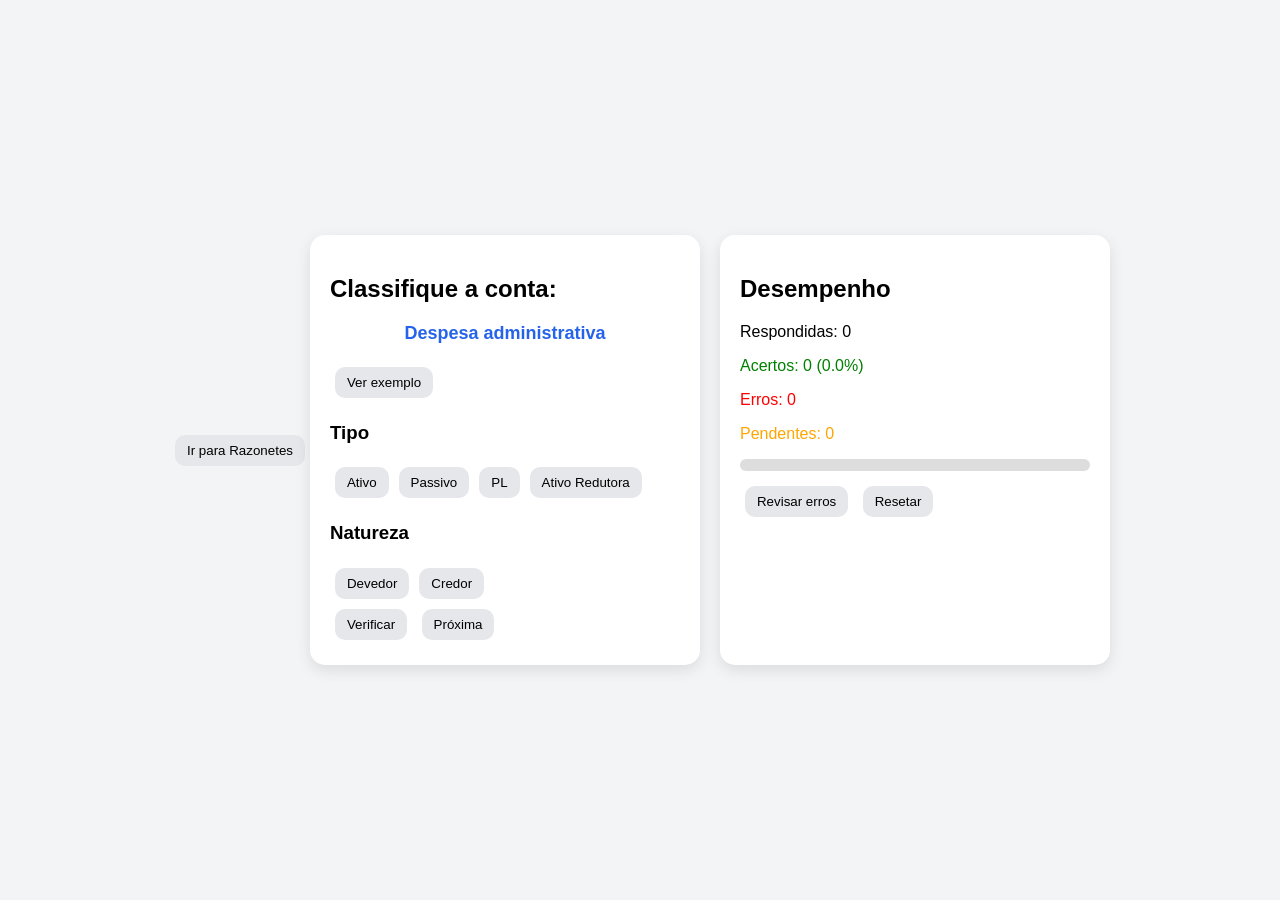
==== index.html @ b56064d5 "newpage" ====
<!DOCTYPE html>
<html lang="pt-br">
<head>
  <meta charset="UTF-8">
  <title>Treino CEBRASPE</title>
  <link rel="stylesheet" href="style.css">
  <script src="script.js" defer></script>
</head>
<body>
<a href="exercicio.html">
  <button>Ir para Razonetes</button>
</a>
<div class="container">

  <!-- QUIZ -->
  <div class="card">
    <h2>Classifique a conta:</h2>
    <p id="question" class="question"></p>

    <button onclick="toggleExample()">Ver exemplo</button>
    <div id="example" class="example" style="display:none;"></div>

    <h3>Tipo</h3>
    <div id="tipos"></div>

    <h3>Natureza</h3>
    <div id="naturezas"></div>

    <div class="actions">
      <button onclick="checkAnswer()">Verificar</button>
      <button onclick="nextQuestion()">Próxima</button>
    </div>

    <div id="result"></div>
  </div>

  <!-- ESTATÍSTICAS -->
  <div class="card stats">
    <h2>Desempenho</h2>

    <p id="statTotal"></p>
    <p id="statAcertos" class="green"></p>
    <p id="statErros" class="red"></p>
    <p id="statPendentes" class="yellow"></p>

    <div class="progress-bar">
      <div id="progress"></div>
    </div>

    <button onclick="reviewErrors()">Revisar erros</button>
    <button onclick="resetAll()">Resetar</button>
  </div>

</div>

</body>
</html>
---- style.css ----
body {
  font-family: Arial;
  background: #f3f4f6;
  margin: 0;
  height: 100vh;

  display: flex;
  justify-content: center;   /* centraliza horizontal */
  align-items: center;       /* centraliza vertical */
}

.container {
  display: flex;
  gap: 20px;
  flex-wrap: wrap; /* quebra no mobile */
  justify-content: center;
}

.card {
  background: white;
  padding: 20px;
  border-radius: 15px;
  width: 350px;
  box-shadow: 0 5px 15px rgba(0,0,0,0.1);
}

.question {
  font-size: 18px;
  font-weight: bold;
  color: #2563eb;
  text-align: center;
}

button {
  margin: 5px;
  padding: 8px 12px;
  border: none;
  border-radius: 10px;
  cursor: pointer;
  background: #e5e7eb;
}

button:hover {
  background: #d1d5db;
}

.selected {
  background: #2563eb;
  color: white;
}

.green { color: green; }
.red { color: red; }
.yellow { color: orange; }

.example {
  background: #fef9c3;
  padding: 10px;
  margin: 10px 0;
  border-radius: 10px;
}

.progress-bar {
  width: 100%;
  height: 12px;
  background: #ddd;
  border-radius: 10px;
  overflow: hidden;
  margin: 10px 0;
}

#progress {
  height: 100%;
  width: 0%;
  background: linear-gradient(90deg, #22c55e, #4ade80);
  transition: 0.3s;
}
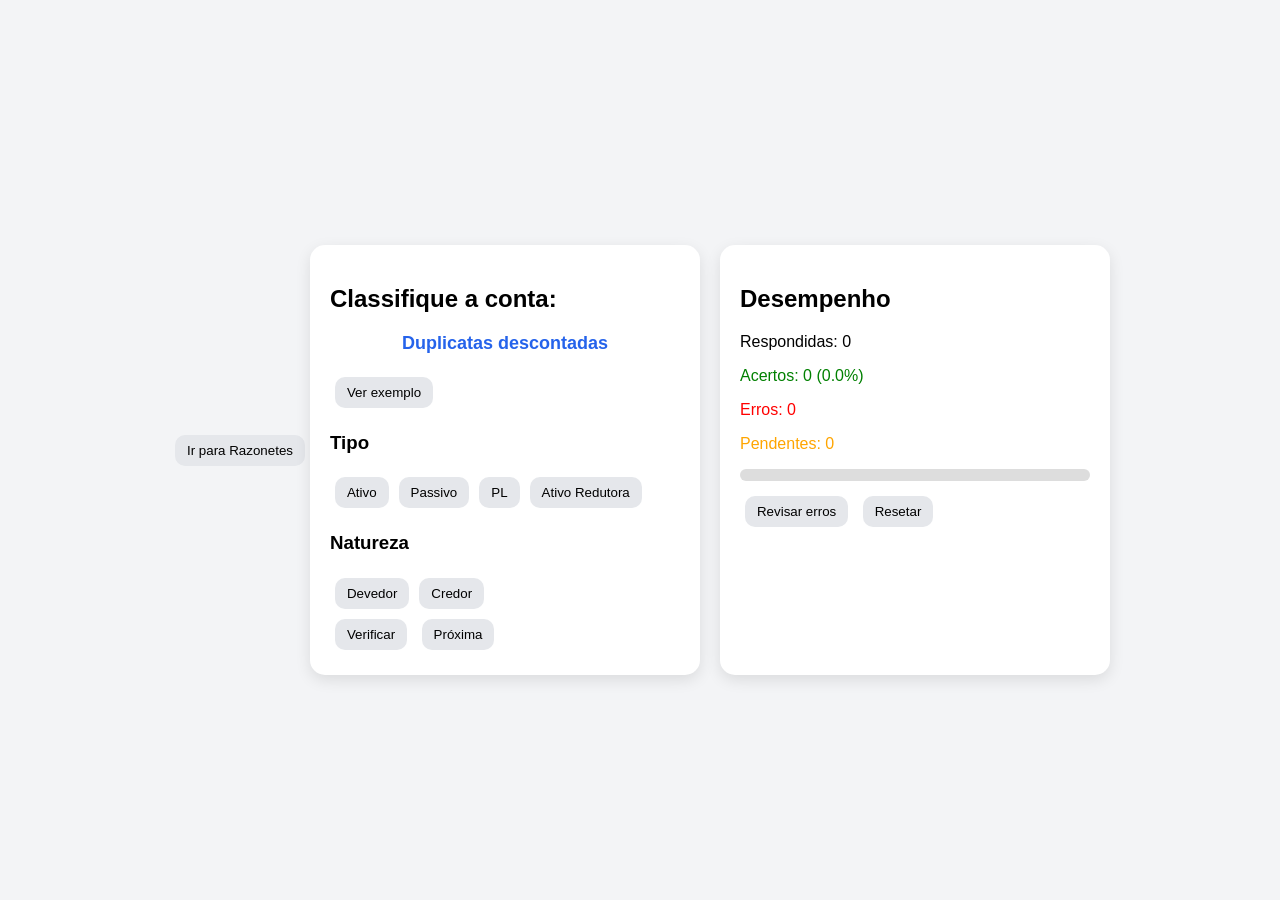
==== commit b268846e: "menu" ====
--- a/index.html
+++ b/index.html
@@ -7,9 +7,11 @@
   <script src="script.js" defer></script>
 </head>
 <body>
+
 <a href="exercicio.html">
   <button>Ir para Razonetes</button>
 </a>
+
 <div class="container">
 
   <!-- QUIZ -->
--- a/style.css
+++ b/style.css
@@ -8,7 +8,44 @@
   justify-content: center;   /* centraliza horizontal */
   align-items: center;       /* centraliza vertical */
 }
+.menu {
+      position: fixed;
+      top: 0;
+      width: 100%;
+      background: #222;
+      padding: 10px;
+      display: flex;
+      justify-content: center;
+      z-index: 1000;
+    }
 
+    .menu a button {
+      background: #4CAF50;
+      color: white;
+      border: none;
+      padding: 10px 20px;
+      cursor: pointer;
+      font-size: 16px;
+      border-radius: 5px;
+    }
+
+    .menu a button:hover {
+      background: #45a049;
+    }
+
+    /* ESPAÇO PARA NÃO FICAR ESCONDIDO ATRÁS DO MENU */
+    .conteudo {
+      margin-top: 70px;
+    }
+
+    .container { display: flex; justify-content: space-around; margin-top: 20px; }
+    .razonete { border: 2px solid black; width: 250px; padding: 10px; }
+    table { width: 100%; }
+    td { border: 1px solid #000; height: 30px; }
+    input { width: 90%; border: none; text-align: center; }
+    button { margin-top: 20px; padding: 10px; }
+    .dados { margin-top: 20px; }
+    
 .container {
   display: flex;
   gap: 20px;
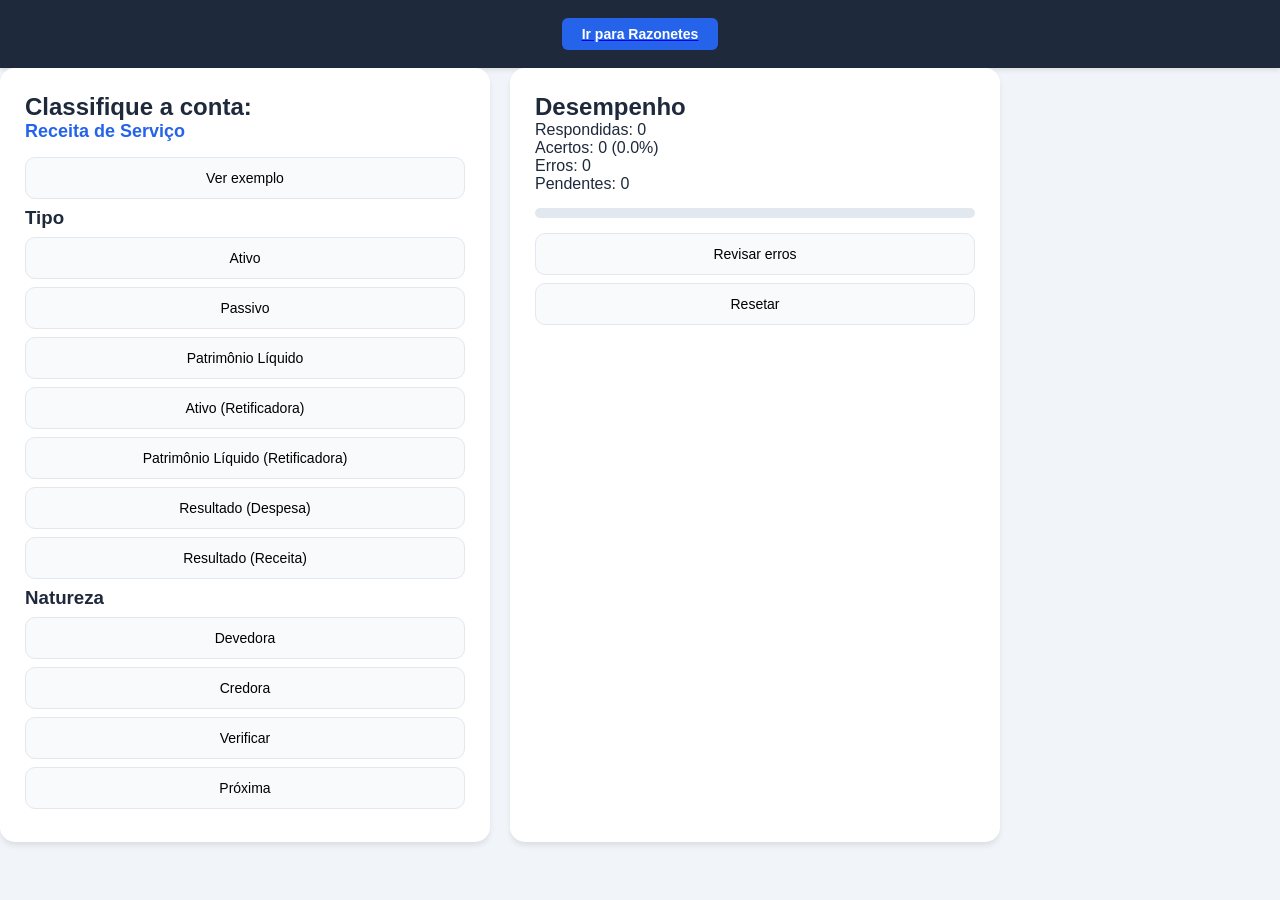
==== commit 5291e08d: "nicechanges" ====
--- a/index.html
+++ b/index.html
@@ -8,9 +8,11 @@
 </head>
 <body>
 
-<a href="exercicio.html">
+<div class="menu">
+  <a href="exercicio.html">
   <button>Ir para Razonetes</button>
 </a>
+</div>
 
 <div class="container">
 
--- a/style.css
+++ b/style.css
@@ -1,114 +1,127 @@
-body {
-  font-family: Arial;
-  background: #f3f4f6;
-  margin: 0;
-  height: 100vh;
-
-  display: flex;
-  justify-content: center;   /* centraliza horizontal */
-  align-items: center;       /* centraliza vertical */
-}
-.menu {
-      position: fixed;
-      top: 0;
-      width: 100%;
-      background: #222;
-      padding: 10px;
-      display: flex;
-      justify-content: center;
-      z-index: 1000;
-    }
-
-    .menu a button {
-      background: #4CAF50;
-      color: white;
-      border: none;
-      padding: 10px 20px;
-      cursor: pointer;
-      font-size: 16px;
-      border-radius: 5px;
-    }
-
-    .menu a button:hover {
-      background: #45a049;
-    }
-
-    /* ESPAÇO PARA NÃO FICAR ESCONDIDO ATRÁS DO MENU */
-    .conteudo {
-      margin-top: 70px;
-    }
-
-    .container { display: flex; justify-content: space-around; margin-top: 20px; }
-    .razonete { border: 2px solid black; width: 250px; padding: 10px; }
-    table { width: 100%; }
-    td { border: 1px solid #000; height: 30px; }
-    input { width: 90%; border: none; text-align: center; }
-    button { margin-top: 20px; padding: 10px; }
-    .dados { margin-top: 20px; }
-    
-.container {
-  display: flex;
-  gap: 20px;
-  flex-wrap: wrap; /* quebra no mobile */
-  justify-content: center;
+:root {
+    --primary: #2563eb;
+    --bg-body: #f1f5f9;
+    --text-main: #1e293b;
+    --shadow: 0 4px 6px -1px rgba(0, 0, 0, 0.1);
 }
 
-.card {
-  background: white;
-  padding: 20px;
-  border-radius: 15px;
-  width: 350px;
-  box-shadow: 0 5px 15px rgba(0,0,0,0.1);
+* {
+    box-sizing: border-box;
+    margin: 0;
+    padding: 0;
 }
 
+/* 1. SOLUÇÃO DEFINITIVA: BODY COMO FLEX CONTAINER */
+body {
+    font-family: 'Segoe UI', sans-serif;
+    background-color: var(--bg-body);
+    color: var(--text-main);
+    
+    display: flex;
+    flex-direction: column; /* Empilha Menu e Conteúdo verticalmente */
+    height: 100vh;         /* Força o body a ter a altura da tela inteira */
+    overflow: hidden;      /* Impede que o corpo todo role (opcional) */
+}
+
+/* 2. MENU RELATIVO (ELE OCUPA O ESPAÇO DELE) */
+.menu {
+    width: 100%;
+    background: #1e293b;
+    padding: 10px;
+    display: flex;
+    justify-content: center;
+    align-items: center;
+    box-shadow: 0 2px 5px rgba(0,0,0,0.1);
+    flex-shrink: 0; /* Impede o menu de "encolher" */
+}
+
+.menu a button {
+    background: var(--primary);
+    color: white;
+    padding: 8px 20px;
+    border-radius: 6px;
+    border: none;
+    cursor: pointer;
+    font-weight: bold;
+}
+
+/* 3. CONTEÚDO OCUPA O ESPAÇO RESTANTE */
+.conteudo {
+    flex-grow: 1;         /* Manda o conteúdo ocupar 100% do que sobrou abaixo do menu */
+    display: flex;
+    justify-content: center;
+    align-items: center;  /* Centraliza os boxes verticalmente no espaço que sobrou */
+    overflow-y: auto;     /* Se o conteúdo for maior que a tela, ele rola aqui dentro */
+    padding: 20px;
+}
+
+/* 4. OS DOIS BOXES CENTRALIZADOS */
+.container {
+    display: flex;
+    flex-direction: row;
+    gap: 20px;
+    width: 95%;
+    max-width: 1000px;
+    justify-content: center;
+}
+
+.card, .dados {
+    background: white;
+    padding: 25px;
+    border-radius: 15px;
+    box-shadow: var(--shadow);
+    flex: 1; /* Mantém os dois com o mesmo tamanho */
+    min-width: 280px;
+}
+
+/* Ajustes visuais finos */
 .question {
-  font-size: 18px;
-  font-weight: bold;
-  color: #2563eb;
-  text-align: center;
+    font-size: 18px;
+    font-weight: 700;
+    margin-bottom: 15px;
+    color: var(--primary);
 }
 
 button {
-  margin: 5px;
-  padding: 8px 12px;
-  border: none;
-  border-radius: 10px;
-  cursor: pointer;
-  background: #e5e7eb;
+    display: block;
+    width: 100%;
+    margin: 8px 0;
+    padding: 12px;
+    border: 1px solid #e2e8f0;
+    border-radius: 10px;
+    cursor: pointer;
+    background: #f8fafc;
+    font-size: 14px;
 }
 
 button:hover {
-  background: #d1d5db;
+    background: #f1f5f9;
+    border-color: var(--primary);
 }
 
 .selected {
-  background: #2563eb;
-  color: white;
-}
-
-.green { color: green; }
-.red { color: red; }
-.yellow { color: orange; }
-
-.example {
-  background: #fef9c3;
-  padding: 10px;
-  margin: 10px 0;
-  border-radius: 10px;
+    background: var(--primary) !important;
+    color: white;
 }
 
 .progress-bar {
-  width: 100%;
-  height: 12px;
-  background: #ddd;
-  border-radius: 10px;
-  overflow: hidden;
-  margin: 10px 0;
+    width: 100%;
+    height: 10px;
+    background: #e2e8f0;
+    border-radius: 10px;
+    margin: 15px 0;
 }
 
 #progress {
-  height: 100%;
-  width: 0%;
-  background: linear-gradient(90deg, #22c55e, #4ade80);
-  transition: 0.3s;
+    height: 100%;
+    background: var(--primary);
+    width: 0%;
+}
+
+/* 5. RESPONSIVIDADE */
+@media (max-width: 800px) {
+    .container {
+        flex-direction: column;
+        align-items: center;
+    }
 }
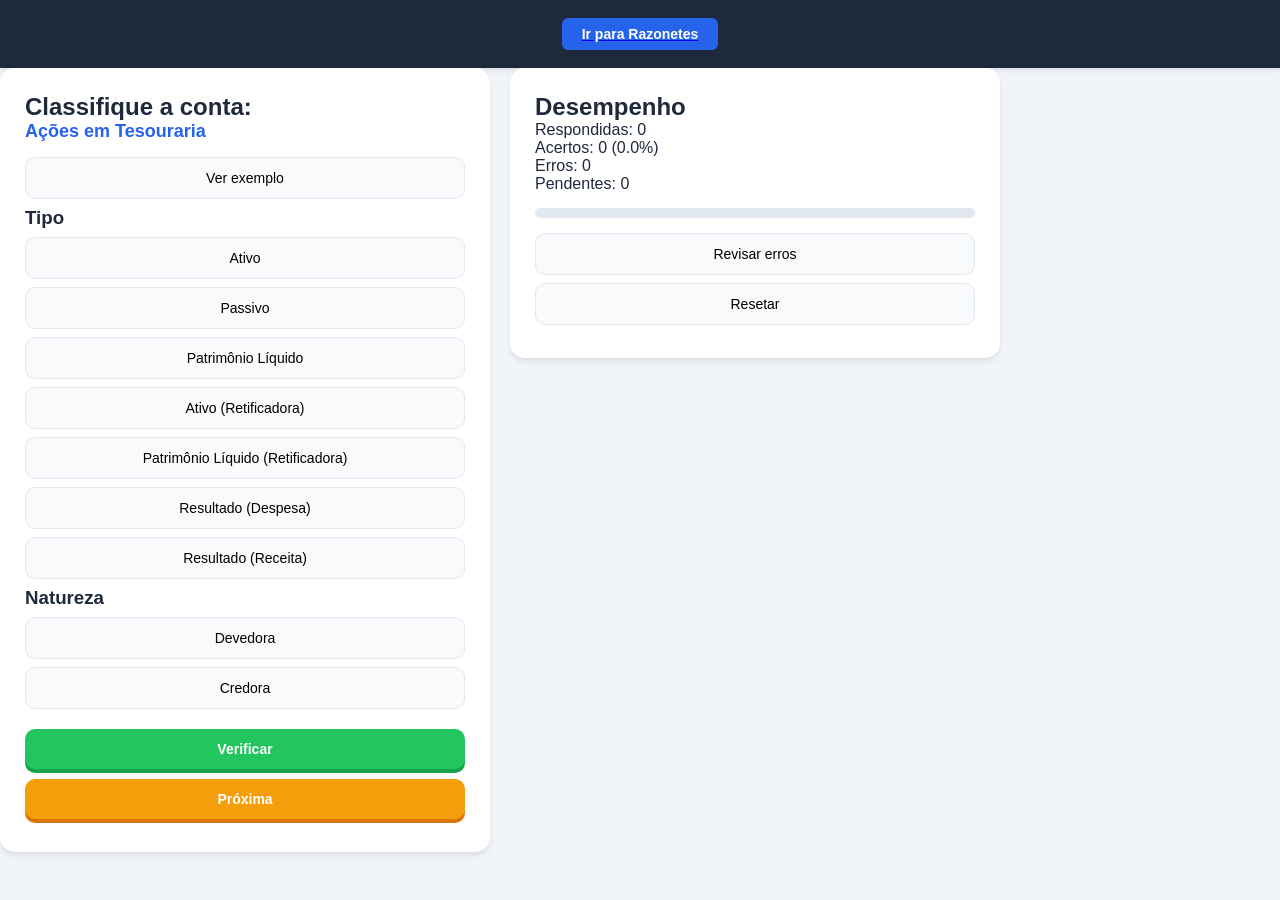
==== commit 4b812397: "ea" ====
--- a/index.html
+++ b/index.html
@@ -30,10 +30,10 @@
     <h3>Natureza</h3>
     <div id="naturezas"></div>
 
-    <div class="actions">
-      <button onclick="checkAnswer()">Verificar</button>
-      <button onclick="nextQuestion()">Próxima</button>
-    </div>
+<div class="actions">
+  <button id="btn-verificar" onclick="checkAnswer()">Verificar</button>
+  <button id="btn-proxima" onclick="nextQuestion()">Próxima</button>
+</div>
 
     <div id="result"></div>
   </div>
--- a/style.css
+++ b/style.css
@@ -11,19 +11,19 @@
     padding: 0;
 }
 
-/* 1. SOLUÇÃO DEFINITIVA: BODY COMO FLEX CONTAINER */
+/* 1. ESTRUTURA DO BODY */
 body {
     font-family: 'Segoe UI', sans-serif;
     background-color: var(--bg-body);
     color: var(--text-main);
     
     display: flex;
-    flex-direction: column; /* Empilha Menu e Conteúdo verticalmente */
-    height: 100vh;         /* Força o body a ter a altura da tela inteira */
-    overflow: hidden;      /* Impede que o corpo todo role (opcional) */
+    flex-direction: column; 
+    height: 100vh;         
+    overflow: hidden;      /* Mantém a janela principal fixa */
 }
 
-/* 2. MENU RELATIVO (ELE OCUPA O ESPAÇO DELE) */
+/* 2. MENU (ESPAÇO FIXO NO TOPO) */
 .menu {
     width: 100%;
     background: #1e293b;
@@ -32,7 +32,7 @@
     justify-content: center;
     align-items: center;
     box-shadow: 0 2px 5px rgba(0,0,0,0.1);
-    flex-shrink: 0; /* Impede o menu de "encolher" */
+    flex-shrink: 0; 
 }
 
 .menu a button {
@@ -45,17 +45,19 @@
     font-weight: bold;
 }
 
-/* 3. CONTEÚDO OCUPA O ESPAÇO RESTANTE */
+/* 3. CONTEÚDO (AJUSTADO PARA NÃO SUMIR NA BARRA DE TAREFAS) */
 .conteudo {
-    flex-grow: 1;         /* Manda o conteúdo ocupar 100% do que sobrou abaixo do menu */
+    flex-grow: 1;         
     display: flex;
     justify-content: center;
-    align-items: center;  /* Centraliza os boxes verticalmente no espaço que sobrou */
-    overflow-y: auto;     /* Se o conteúdo for maior que a tela, ele rola aqui dentro */
-    padding: 20px;
+    /* Alinha no topo para que o scroll funcione corretamente de cima para baixo */
+    align-items: flex-start;  
+    overflow-y: auto;     
+    /* Padding-top para respiro e padding-bottom para não colar na barra de tarefas */
+    padding: 30px 20px 80px 20px; 
 }
 
-/* 4. OS DOIS BOXES CENTRALIZADOS */
+/* 4. OS DOIS BOXES */
 .container {
     display: flex;
     flex-direction: row;
@@ -63,6 +65,8 @@
     width: 95%;
     max-width: 1000px;
     justify-content: center;
+    /* Garante que o container não fique "achatado" */
+    min-height: min-content; 
 }
 
 .card, .dados {
@@ -70,8 +74,9 @@
     padding: 25px;
     border-radius: 15px;
     box-shadow: var(--shadow);
-    flex: 1; /* Mantém os dois com o mesmo tamanho */
+    flex: 1; 
     min-width: 280px;
+    height: fit-content; /* O box cresce conforme o texto da resposta */
 }
 
 /* Ajustes visuais finos */
@@ -92,6 +97,7 @@
     cursor: pointer;
     background: #f8fafc;
     font-size: 14px;
+    transition: all 0.2s;
 }
 
 button:hover {
@@ -104,6 +110,47 @@
     color: white;
 }
 
+/* BOTÃO VERIFICAR */
+#btn-verificar {
+    background-color: #22c55e;
+    color: white;
+    font-weight: bold;
+    border: none;
+    margin-top: 20px;
+    text-align: center;
+    box-shadow: 0 4px 0 #16a34a;
+}
+
+#btn-verificar:hover {
+    background-color: #16a34a;
+    transform: translateY(2px);
+    box-shadow: 0 2px 0 #16a34a;
+}
+
+/* BOTÃO PRÓXIMA */
+#btn-proxima {
+    background-color: #f59e0b;
+    color: white;
+    font-weight: bold;
+    border: none;
+    margin-top: 10px;
+    text-align: center;
+    box-shadow: 0 4px 0 #d97706;
+}
+
+#btn-proxima:hover {
+    background-color: #d97706;
+    transform: translateY(2px);
+    box-shadow: 0 2px 0 #d97706;
+}
+
+button:disabled {
+    background-color: #cbd5e1 !important;
+    box-shadow: none !important;
+    cursor: not-allowed;
+    transform: none !important;
+}
+
 .progress-bar {
     width: 100%;
     height: 10px;
@@ -114,8 +161,9 @@
 
 #progress {
     height: 100%;
-    background: var(--primary);
+    background: #22c55e; /* Mudei para verde para combinar com acertos */
     width: 0%;
+    transition: width 0.3s ease;
 }
 
 /* 5. RESPONSIVIDADE */
@@ -124,4 +172,7 @@
         flex-direction: column;
         align-items: center;
     }
+    .conteudo {
+        padding-bottom: 40px;
+    }
 }
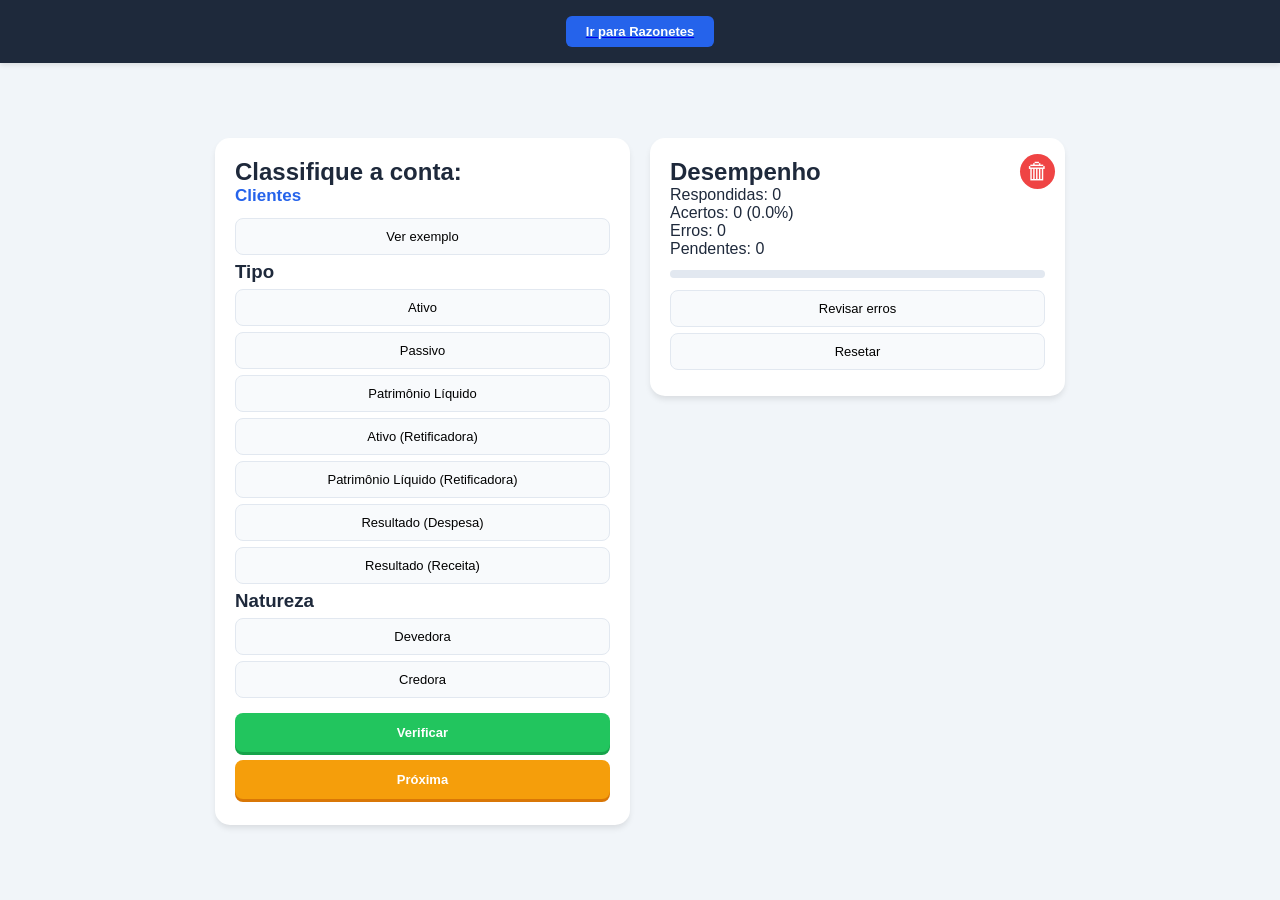
==== commit b31cec57: "ae" ====
--- a/index.html
+++ b/index.html
@@ -32,29 +32,29 @@
 
 <div class="actions">
   <button id="btn-verificar" onclick="checkAnswer()">Verificar</button>
-  <button id="btn-proxima" onclick="nextQuestion()">Próxima</button>
+  <button id="btn-proxima-quiz" onclick="nextQuestion()">Próxima</button>
 </div>
 
     <div id="result"></div>
   </div>
 
-  <!-- ESTATÍSTICAS -->
-  <div class="card stats">
-    <h2>Desempenho</h2>
+<div class="card stats">
 
-    <p id="statTotal"></p>
-    <p id="statAcertos" class="green"></p>
-    <p id="statErros" class="red"></p>
-    <p id="statPendentes" class="yellow"></p>
+  <button class="btn-clear" onclick="clearProgress()">🗑</button>
 
-    <div class="progress-bar">
-      <div id="progress"></div>
-    </div>
+  <h2>Desempenho</h2>
 
-    <button onclick="reviewErrors()">Revisar erros</button>
-    <button onclick="resetAll()">Resetar</button>
+  <p id="statTotal"></p>
+  <p id="statAcertos" class="green"></p>
+  <p id="statErros" class="red"></p>
+  <p id="statPendentes" class="yellow"></p>
+
+  <div class="progress-bar">
+    <div id="progress"></div>
   </div>
 
+  <button onclick="reviewErrors()">Revisar erros</button>
+  <button onclick="resetAll()">Resetar</button>
 </div>
 
 </body>
--- a/style.css
+++ b/style.css
@@ -16,14 +16,13 @@
     font-family: 'Segoe UI', sans-serif;
     background-color: var(--bg-body);
     color: var(--text-main);
-    
-    display: flex;
-    flex-direction: column; 
-    height: 100vh;         
-    overflow: hidden;      /* Mantém a janela principal fixa */
-}
-
-/* 2. MENU (ESPAÇO FIXO NO TOPO) */
+    display: flex;
+    flex-direction: column;
+    height: 100vh;
+    overflow: hidden;
+}
+
+/* 2. MENU NO TOPO */
 .menu {
     width: 100%;
     background: #1e293b;
@@ -32,7 +31,7 @@
     justify-content: center;
     align-items: center;
     box-shadow: 0 2px 5px rgba(0,0,0,0.1);
-    flex-shrink: 0; 
+    flex-shrink: 0;
 }
 
 .menu a button {
@@ -45,58 +44,91 @@
     font-weight: bold;
 }
 
-/* 3. CONTEÚDO (AJUSTADO PARA NÃO SUMIR NA BARRA DE TAREFAS) */
+/* 3. ÁREA DE CONTEÚDO CENTRALIZADA */
 .conteudo {
-    flex-grow: 1;         
-    display: flex;
-    justify-content: center;
-    /* Alinha no topo para que o scroll funcione corretamente de cima para baixo */
-    align-items: flex-start;  
-    overflow-y: auto;     
-    /* Padding-top para respiro e padding-bottom para não colar na barra de tarefas */
-    padding: 30px 20px 80px 20px; 
-}
-
-/* 4. OS DOIS BOXES */
+    flex-grow: 1;
+    display: flex;
+    justify-content: center;
+    align-items: center;
+    overflow-y: auto;
+    padding: 20px;
+}
+
+/* 4. CONTAINER DAS BOXES */
 .container {
     display: flex;
     flex-direction: row;
     gap: 20px;
     width: 95%;
-    max-width: 1000px;
-    justify-content: center;
-    /* Garante que o container não fique "achatado" */
-    min-height: min-content; 
-}
-
+    max-width: 850px;
+    justify-content: center;
+    align-items: stretch;
+    margin: auto;
+}
+
+/* 5. BOXES */
 .card, .dados {
     background: white;
-    padding: 25px;
+    padding: 20px;
     border-radius: 15px;
     box-shadow: var(--shadow);
     flex: 1; 
     min-width: 280px;
-    height: fit-content; /* O box cresce conforme o texto da resposta */
-}
-
-/* Ajustes visuais finos */
+    height: fit-content;
+}
+
+/* 🔥 IMPORTANTE: permite posicionamento do botão */
+.stats {
+    position: relative;
+}
+
+/* 🗑 BOTÃO LIMPAR PROGRESSO */
+.btn-clear {
+    position: absolute;
+    top: 10px;
+    right: 10px;
+
+    background: #ef4444;
+    color: white;
+    border: none;
+
+    width: 35px;
+    height: 35px;
+
+    border-radius: 50%;
+    cursor: pointer;
+
+    font-size: 23px;
+    display: flex;
+    align-items: center;
+    justify-content: center;
+
+    transition: 0.2s;
+}
+
+.btn-clear:hover {
+    background: #dc2626;
+    transform: scale(1.1);
+}
+
+/* Tipografia */
 .question {
-    font-size: 18px;
+    font-size: 17px;
     font-weight: 700;
-    margin-bottom: 15px;
+    margin-bottom: 12px;
     color: var(--primary);
 }
 
 button {
     display: block;
     width: 100%;
-    margin: 8px 0;
-    padding: 12px;
+    margin: 6px 0;
+    padding: 10px;
     border: 1px solid #e2e8f0;
-    border-radius: 10px;
+    border-radius: 8px;
     cursor: pointer;
     background: #f8fafc;
-    font-size: 14px;
+    font-size: 13px;
     transition: all 0.2s;
 }
 
@@ -110,69 +142,83 @@
     color: white;
 }
 
-/* BOTÃO VERIFICAR */
+/* 6. BOTÕES DE AÇÃO */
 #btn-verificar {
     background-color: #22c55e;
     color: white;
     font-weight: bold;
     border: none;
-    margin-top: 20px;
+    margin-top: 15px;
+    padding: 12px;
     text-align: center;
-    box-shadow: 0 4px 0 #16a34a;
+    box-shadow: 0 3px 0 #16a34a;
 }
 
 #btn-verificar:hover {
     background-color: #16a34a;
     transform: translateY(2px);
-    box-shadow: 0 2px 0 #16a34a;
-}
-
-/* BOTÃO PRÓXIMA */
-#btn-proxima {
+    box-shadow: 0 1px 0 #16a34a;
+}
+
+#btn-proxima-quiz {
     background-color: #f59e0b;
     color: white;
     font-weight: bold;
     border: none;
-    margin-top: 10px;
+    margin-top: 8px;
+    padding: 12px;
     text-align: center;
-    box-shadow: 0 4px 0 #d97706;
-}
-
-#btn-proxima:hover {
+    box-shadow: 0 3px 0 #d97706;
+}
+
+#btn-proxima-quiz:hover {
     background-color: #d97706;
     transform: translateY(2px);
-    box-shadow: 0 2px 0 #d97706;
-}
-
-button:disabled {
-    background-color: #cbd5e1 !important;
-    box-shadow: none !important;
-    cursor: not-allowed;
-    transform: none !important;
-}
-
+    box-shadow: 0 1px 0 #d97706;
+}
+
+/* 7. PROGRESSO */
 .progress-bar {
     width: 100%;
-    height: 10px;
+    height: 8px;
     background: #e2e8f0;
     border-radius: 10px;
-    margin: 15px 0;
+    margin: 12px 0;
 }
 
 #progress {
     height: 100%;
-    background: #22c55e; /* Mudei para verde para combinar com acertos */
+    background: #22c55e;
     width: 0%;
     transition: width 0.3s ease;
 }
 
-/* 5. RESPONSIVIDADE */
-@media (max-width: 800px) {
+/* 8. RESPONSIVO */
+@media (max-width: 768px) {
     .container {
         flex-direction: column;
         align-items: center;
+        width: 100%;
     }
     .conteudo {
-        padding-bottom: 40px;
+        align-items: flex-start;
+        padding-top: 20px;
     }
+    .card, .dados {
+        width: 100%;
+        min-width: unset;
+    }
+}
+
+.label-contabil {
+    font-size: 10px;
+    text-transform: uppercase;
+    color: #64748b;
+    font-weight: bold;
+    padding-bottom: 5px;
+    border: none !important;
+}
+
+thead th {
+    background: transparent !important;
 }
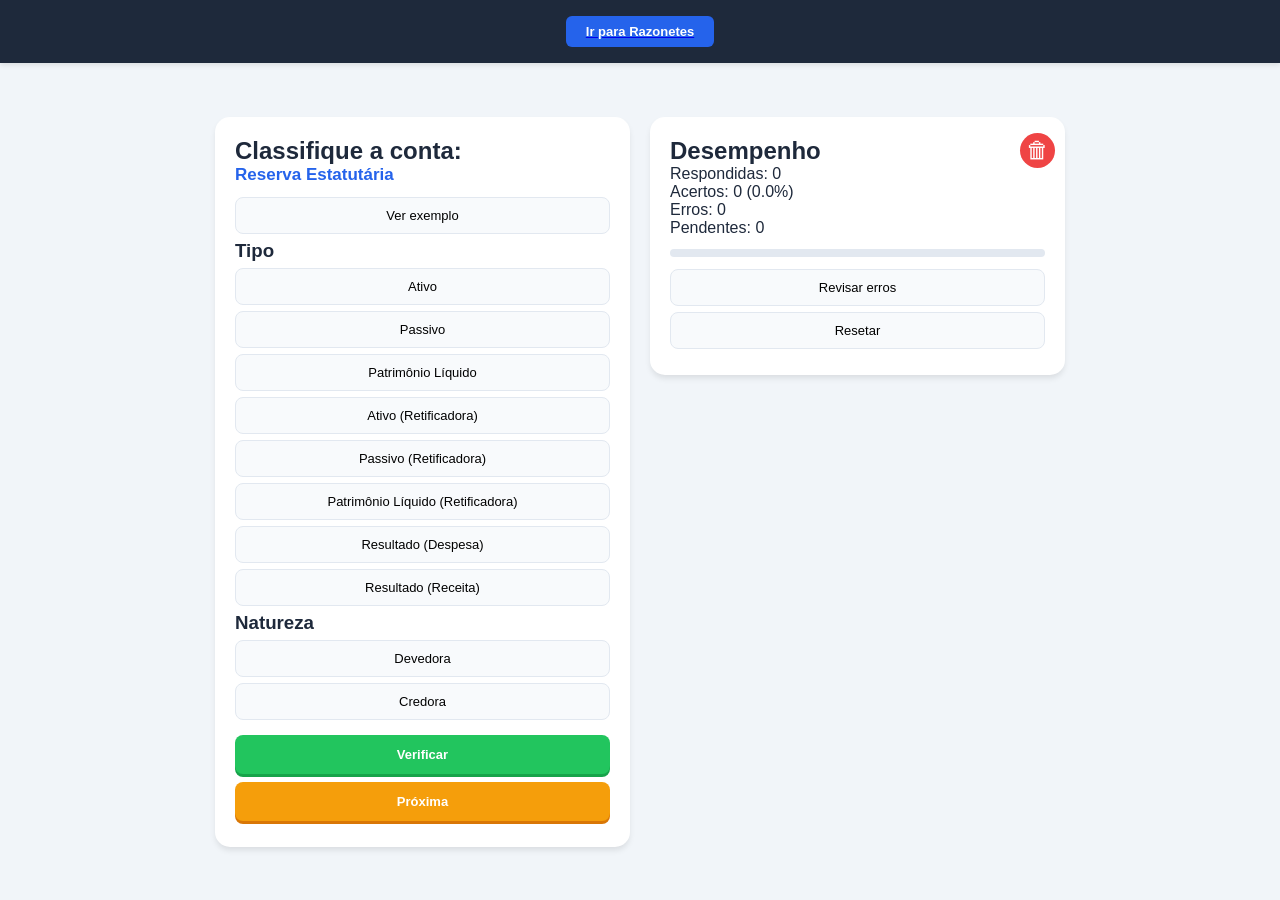
==== commit 8060f8b5: "analitycs" ====
--- a/index.html
+++ b/index.html
@@ -6,6 +6,15 @@
   <link rel="stylesheet" href="style.css">
   <script src="script.js" defer></script>
 </head>
+<!-- Google tag (gtag.js) -->
+<script async src="https://www.googletagmanager.com/gtag/js?id=G-KSV6X8DX2L"></script>
+<script>
+  window.dataLayer = window.dataLayer || [];
+  function gtag(){dataLayer.push(arguments);}
+  gtag('js', new Date());
+
+  gtag('config', 'G-KSV6X8DX2L');
+</script>
 <body>
 
 <div class="menu">
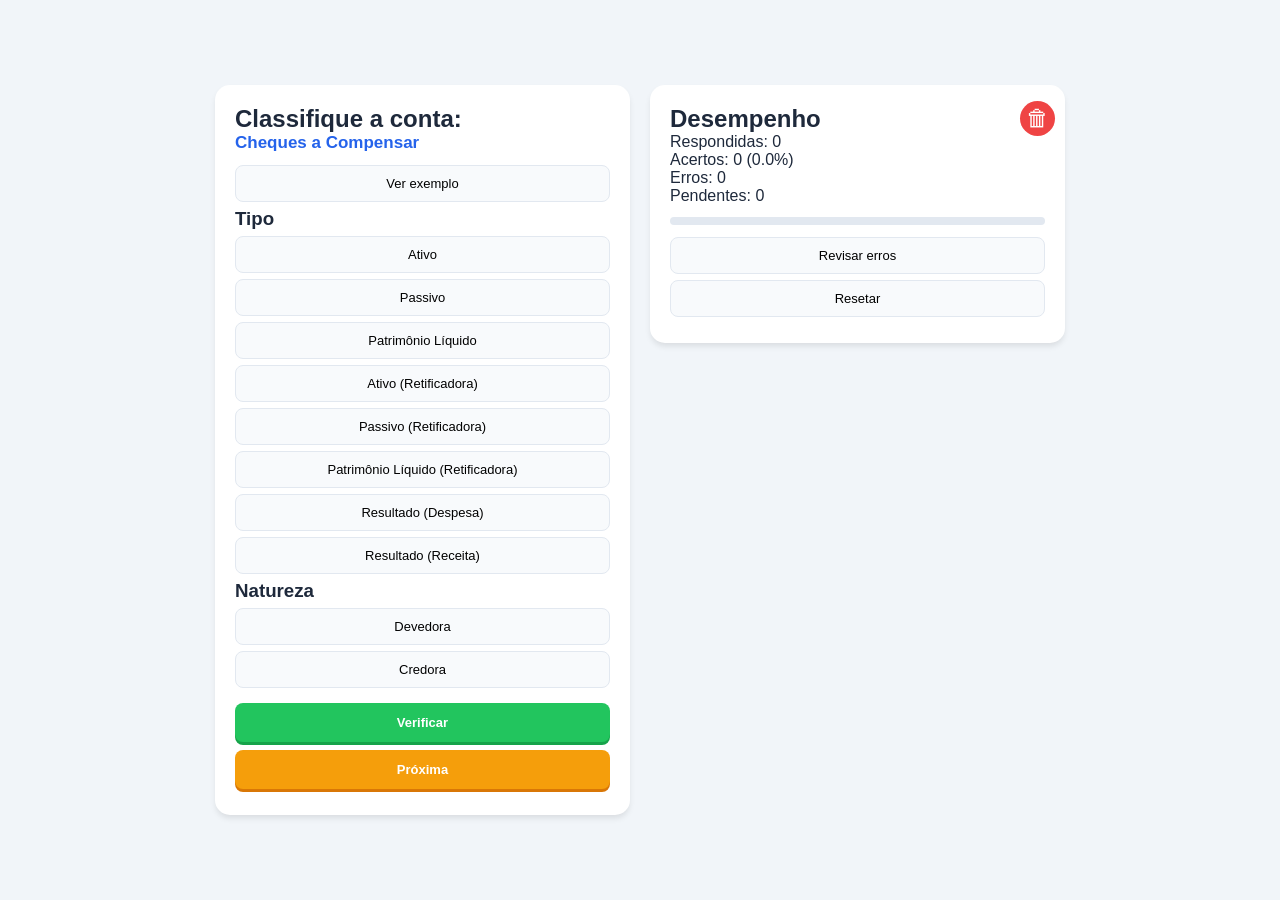
==== commit 6636e6de: "remove razonete" ====
--- a/index.html
+++ b/index.html
@@ -16,12 +16,6 @@
   gtag('config', 'G-KSV6X8DX2L');
 </script>
 <body>
-
-<div class="menu">
-  <a href="exercicio.html">
-  <button>Ir para Razonetes</button>
-</a>
-</div>
 
 <div class="container">
 
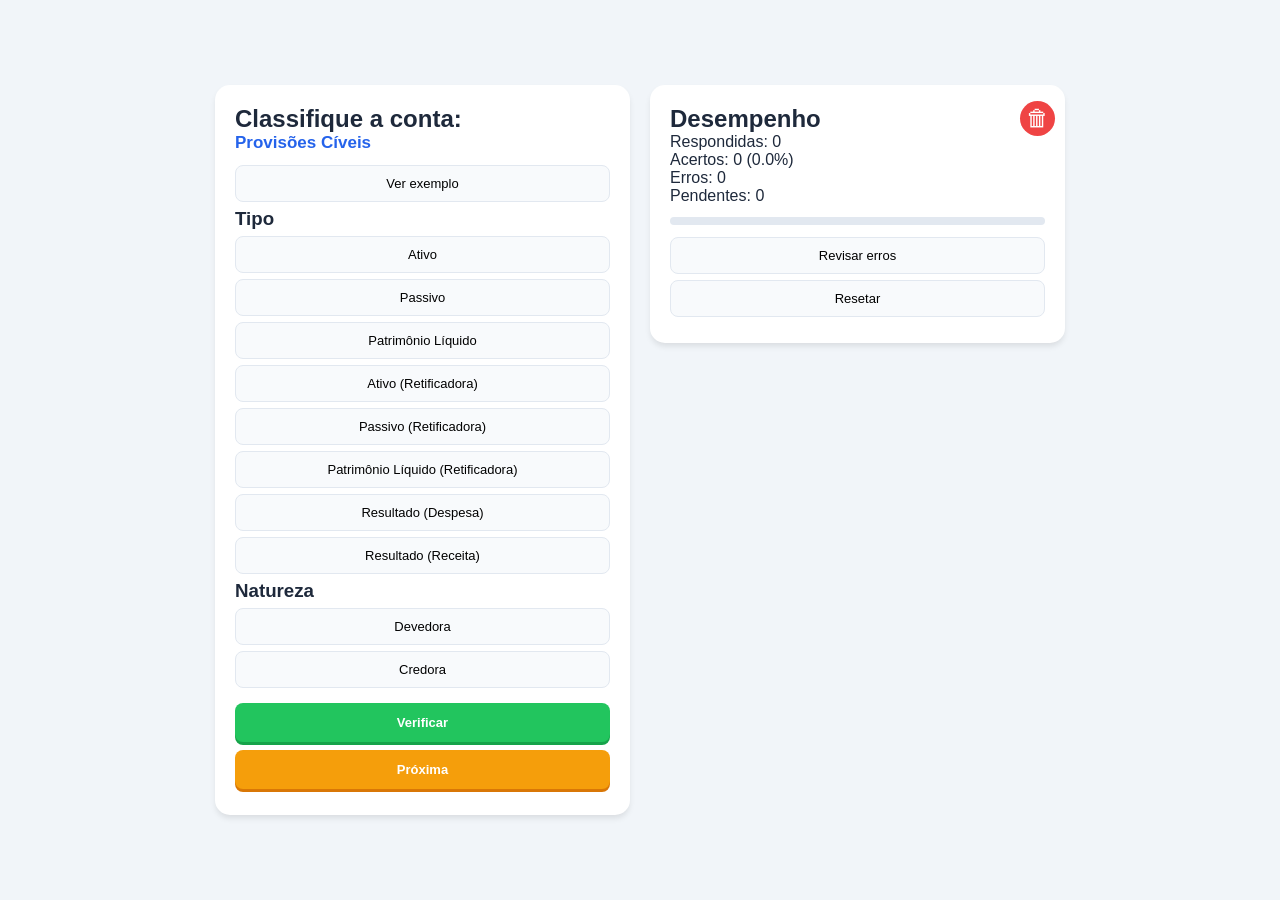
==== commit 2cc22dc3: "titulo" ====
--- a/index.html
+++ b/index.html
@@ -2,7 +2,7 @@
 <html lang="pt-br">
 <head>
   <meta charset="UTF-8">
-  <title>Treino CEBRASPE</title>
+  <title>qcontas - treine contabilidade</title>
   <link rel="stylesheet" href="style.css">
   <script src="script.js" defer></script>
 </head>
